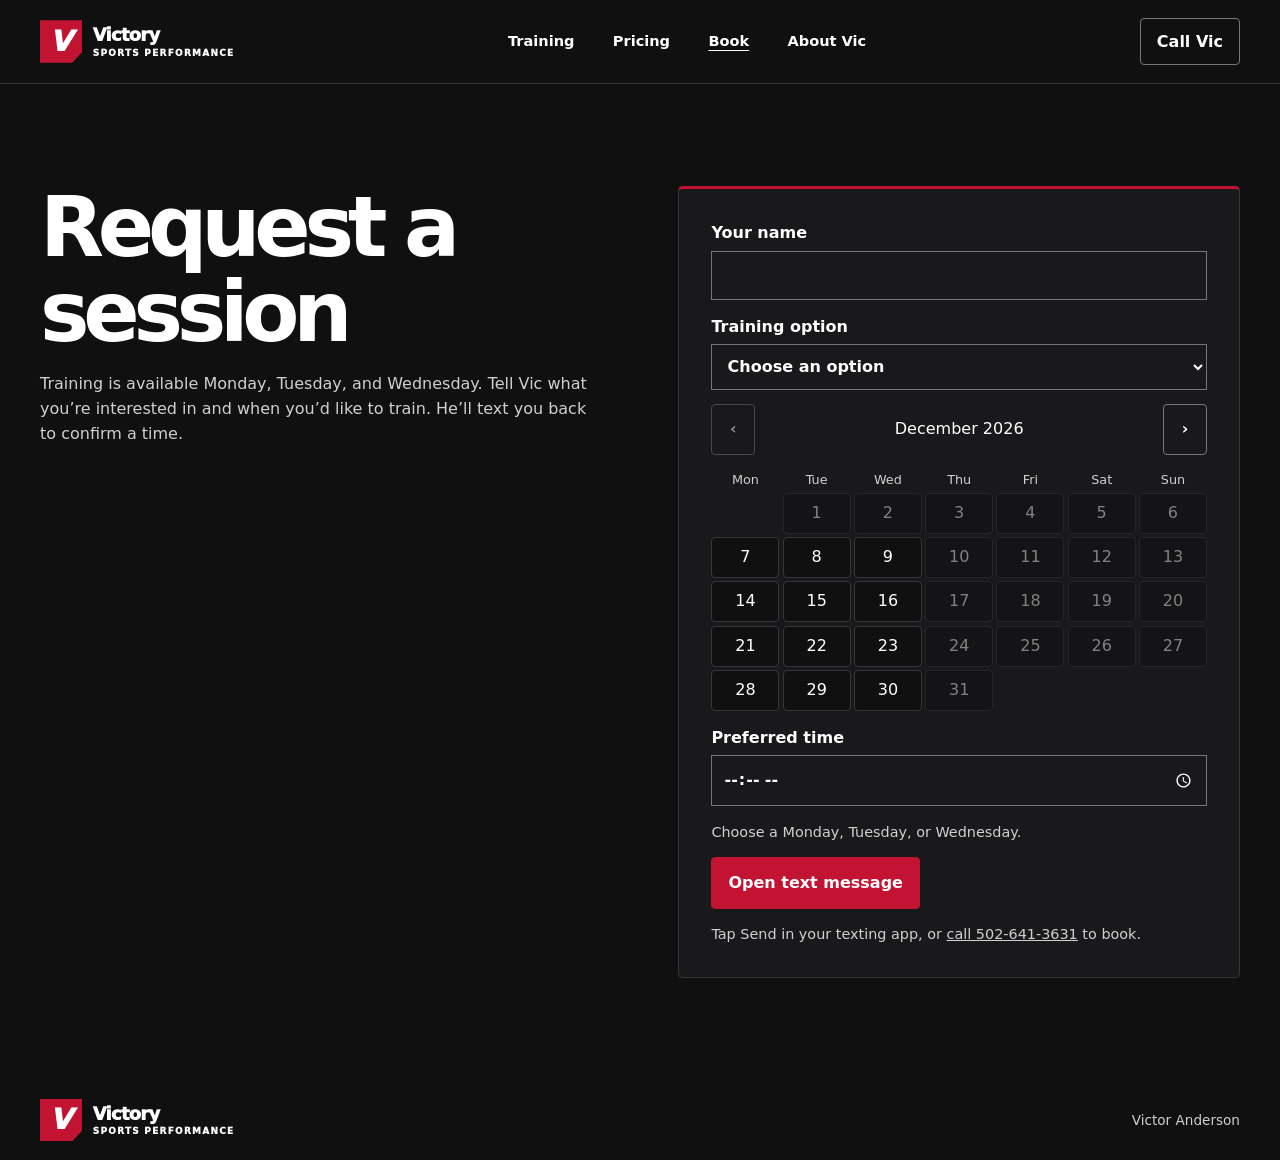
==== book.html @ 120be9a8 "Give Training, Pricing, and Book their own pages" ====
<!doctype html>
<html lang="en">
<head>
<meta charset="utf-8">
<meta name="viewport" content="width=device-width,initial-scale=1">
<meta name="description" content="Request a training session with Victor Anderson.">
<title>Book a session | Victory Sports Performance</title>
<link rel="stylesheet" href="styles.css">
<link rel="stylesheet" href="training-pages.css">
</head>
<body>
<a class="skip" href="#main">Skip to content</a>
<header class="wrap header">
<a href="./" class="brand"><span class="mark" aria-hidden="true">V</span><span class="brand-name">Victory<span>Sports Performance</span></span></a>
<nav aria-label="Main navigation"><a href="./training.html">Training</a><a href="./pricing.html">Pricing</a><a href="./book.html" aria-current="page">Book</a><a href="./victor-anderson.html">About Vic</a></nav>
<a class="button outline" href="tel:+15026413631">Call Vic</a>
</header>
<main id="main" class="inner-page">
<section class="booking" id="booking" aria-labelledby="booking-heading">
  <div class="wrap section booking-grid">
    <div class="booking-copy">
      <h1 id="booking-heading">Request a session</h1>
      <p>Training is available Monday, Tuesday, and Wednesday. Tell Vic what you’re interested in and when you’d like to train. He’ll text you back to confirm a time.</p>
    </div>
    <form class="booking-form" id="booking-form" aria-describedby="booking-help" hidden>
      <label>Your name <input name="clientName" autocomplete="name" maxlength="80" required></label>
      <label>Training option
        <select name="plan" required>
          <option value="">Choose an option</option>
          <option value="individual">Individual session — $50/session</option>
          <option value="starter">Starter — $140/month</option>
          <option value="development">Development — $200/month</option>
          <option value="elite">Elite — $250/month</option>
        </select>
      </label>
      <div class="booking-month" aria-label="Booking month" role="group">
        <button class="button outline" type="button" id="previous-month" aria-label="Previous month">‹</button>
        <span id="booking-month" aria-live="polite"></span>
        <button class="button outline" type="button" id="next-month" aria-label="Next month">›</button>
      </div>
      <div class="booking-calendar" id="booking-calendar" role="group" aria-label="Preferred date" aria-describedby="booking-days"></div>
      <input type="hidden" name="date">
      <p class="booking-help" id="booking-selection" role="status" hidden></p>
      <label>Preferred time <input type="time" name="time" required></label>
      <p class="booking-help" id="booking-days">Choose a Monday, Tuesday, or Wednesday.</p>
      <button class="button" type="submit">Open text message</button>
      <p class="booking-help" id="booking-help">Tap Send in your texting app, or <a href="tel:+15026413631">call 502-641-3631</a> to book.</p>
    </form>
    <noscript><p><a href="tel:+15026413631">Call 502-641-3631 to request a session.</a></p></noscript>
  </div>
</section>
</main>
<footer class="wrap footer"><a href="./" class="brand"><span class="mark" aria-hidden="true">V</span><span class="brand-name">Victory<span>Sports Performance</span></span></a><span>Victor Anderson</span></footer>


<script>
  const bookingForm = document.querySelector('#booking-form');
  const nameField = bookingForm.elements.namedItem('clientName');
  const planField = bookingForm.elements.namedItem('plan');
  const dateField = bookingForm.elements.namedItem('date');
  const timeField = bookingForm.elements.namedItem('time');

  const previousMonth = document.querySelector('#previous-month');
  const nextMonth = document.querySelector('#next-month');
  const monthLabel = document.querySelector('#booking-month');
  const calendar = document.querySelector('#booking-calendar');
  const selection = document.querySelector('#booking-selection');
  const monthFormat = new Intl.DateTimeFormat('en-US', { month: 'long', year: 'numeric' });
  const dayFormat = new Intl.DateTimeFormat('en-US', { weekday: 'long', month: 'short', day: 'numeric' });
  const now = new Date();
  let shownMonth = new Date(now.getFullYear(), now.getMonth(), 1);

  function dateKey(date) {
    return [date.getFullYear(), date.getMonth() + 1, date.getDate()]
      .map((part, index) => String(part).padStart(index === 0 ? 4 : 2, '0')).join('-');
  }

  function isBookable(date) {
    const weekday = date.getDay();
    return weekday >= 1 && weekday <= 3 && dateKey(date) >= dateKey(new Date());
  }

  function renderMonth() {
    const year = shownMonth.getFullYear();
    const month = shownMonth.getMonth();
    const days = new Date(year, month + 1, 0).getDate();
    monthLabel.textContent = monthFormat.format(shownMonth);
    previousMonth.disabled = dateKey(shownMonth).slice(0, 7) <= dateKey(new Date()).slice(0, 7);
    calendar.replaceChildren();
    for (const weekday of ['Mon', 'Tue', 'Wed', 'Thu', 'Fri', 'Sat', 'Sun']) {
      const heading = document.createElement('span');
      heading.textContent = weekday;
      heading.setAttribute('aria-hidden', 'true');
      calendar.append(heading);
    }

    const offset = (shownMonth.getDay() + 6) % 7;
    for (let day = 1; day <= days; day++) {
      const date = new Date(year, month, day, 12);
      const button = document.createElement('button');
      button.type = 'button';
      button.textContent = day;
      button.disabled = !isBookable(date);
      button.setAttribute('aria-label', dayFormat.format(date));
      button.setAttribute('aria-pressed', String(dateField.value === dateKey(date)));
      if (day === 1) button.style.gridColumnStart = offset + 1;
      button.addEventListener('click', () => {
        calendar.querySelector('[aria-pressed="true"]')?.setAttribute('aria-pressed', 'false');
        button.setAttribute('aria-pressed', 'true');
        dateField.value = dateKey(date);
        selection.hidden = false;
        selection.textContent = 'Selected: ' + dayFormat.format(date) + ', ' + year;
      });
      calendar.append(button);
    }
  }

  function changeMonth(offset) {
    shownMonth = new Date(shownMonth.getFullYear(), shownMonth.getMonth() + offset, 1);
    renderMonth();
  }

  previousMonth.addEventListener('click', () => changeMonth(-1));
  nextMonth.addEventListener('click', () => changeMonth(1));
  renderMonth();
  bookingForm.hidden = false;
  const requestedPlan = new URLSearchParams(window.location.search).get('plan');
  if ([...planField.options].some((option) => option.value && option.value === requestedPlan)) {
    planField.value = requestedPlan;
  }
  nameField.addEventListener('input', () => nameField.setCustomValidity(''));

  bookingForm.addEventListener('submit', (event) => {
    event.preventDefault();
    const name = nameField.value.trim();
    nameField.setCustomValidity(name ? '' : 'Enter your name.');
    if (!bookingForm.reportValidity()) return;
    if (!dateField.value || !isBookable(new Date(dateField.value + 'T12:00:00'))) {
      selection.hidden = false;
      selection.textContent = 'Choose an upcoming Monday, Tuesday, or Wednesday.';
      calendar.querySelector('button:not(:disabled)')?.focus();
      return;
    }

    const plan = planField.selectedOptions[0].textContent;
    const date = new Intl.DateTimeFormat('en-US', { dateStyle: 'long' })
      .format(new Date(dateField.value + 'T12:00:00'));
    const [hour, minute] = timeField.value.split(':').map(Number);
    const time = `${hour % 12 || 12}:${String(minute).padStart(2, '0')} ${hour < 12 ? 'AM' : 'PM'}`;
    const message = `Hi Victor, I'm ${name}. I'd like to book ${plan} on ${date} at ${time}. Is that time available?`;
    const isAppleMobile = /iPhone|iPad|iPod/.test(navigator.userAgent)
      || (navigator.platform === 'MacIntel' && navigator.maxTouchPoints > 1);
    const separator = isAppleMobile ? '&' : '?';
    window.location.href = `sms:+15026413631${separator}body=${encodeURIComponent(message)}`;
  });
</script>
</body>
</html>
---- styles.css ----
:root {
  color-scheme: dark;
  --bg: #101010;
  --panel: #1b1b1b;
  --paper: #ffffff;
  --muted: #d0d0d0;
  --line: #3c3c3c;
  --red: #c8102e;
  --red-deep: #a60c27;
  --ink: #101010;
  --on-red-muted: #fff3f5;
  --display: Impact, Haettenschweiler, 'Arial Narrow', sans-serif;
}
* { box-sizing: border-box; }
html { scroll-behavior: smooth; }
body { margin: 0; background: var(--bg); color: var(--paper); font: 16px/1.55 system-ui, sans-serif; }
a { color: inherit; }
a:focus-visible { outline: 2px solid var(--paper); outline-offset: 5px; }
.wrap { width: min(100% - 3rem, 75rem); margin-inline: auto; }
.header, .footer { display: flex; align-items: center; justify-content: space-between; gap: 1rem; padding-block: 1.15rem; }
.header nav { display: flex; gap: clamp(1rem, 4vw, 3rem); }
.header nav a, .brand { text-decoration: none; }
.header nav a:hover, .text-link:hover { text-decoration: underline; text-underline-offset: .25em; }
.brand { display: inline-flex; align-items: center; gap: .65rem; font-weight: 950; line-height: .95; letter-spacing: .09em; }
.brand small { display: block; margin-top: .32rem; font-size: .55rem; }
.mark { display: grid; place-items: center; background: var(--red); color: var(--paper); width: 2.4rem; aspect-ratio: 1; font: italic 1.8rem/1 var(--display); }
.button { display: inline-flex; align-items: center; justify-content: center; gap: .75rem; background: var(--red); color: var(--paper); border: 1px solid var(--red); padding: .76rem 1rem; text-decoration: none; font-weight: 800; line-height: 1.25; }
.button:hover { background: var(--paper); border-color: var(--paper); color: var(--ink); }
.button.outline { background: transparent; border-color: #777777; color: var(--paper); }
.button.outline:hover { background: var(--red); border-color: var(--red); color: var(--paper); }
.skip { position: absolute; left: 1rem; top: 1rem; transform: translateY(-200%); background: var(--red); color: var(--paper); padding: .5rem 1rem; z-index: 3; }
.skip:focus { transform: none; outline-color: var(--paper); }
.hero { position: relative; overflow: hidden; isolation: isolate; border-top: 1px solid var(--line); background: var(--red-deep); }
.hero-inner { padding-block: clamp(3.75rem, 9vw, 8rem); }
.eyebrow { display: flex; align-items: center; gap: .6rem; margin: 0 0 1.3rem; color: var(--red); font-size: .73rem; font-weight: 800; letter-spacing: .13em; }
.eyebrow span { display: inline-block; width: .53rem; height: .53rem; transform: skew(-15deg); background: currentColor; }
h1, h2 { margin: 0; font-family: var(--display); font-weight: 900; line-height: .93; letter-spacing: -.025em; }
h1 { font-size: clamp(3rem, 11vw, 10rem); }
h2 { font-size: clamp(2.2rem, 6vw, 5.3rem); }
em { color: var(--red); font-style: normal; }
.intro { color: var(--muted); font-size: clamp(1rem, 2.3vw, 1.28rem); max-width: 36ch; margin: 1.6rem 0; }
.actions { display: flex; align-items: center; flex-wrap: wrap; gap: .9rem 1.35rem; }
.text-link { font-weight: 700; text-underline-offset: .24em; }
.stripe { background: var(--red); color: var(--paper); }
.stripe .wrap { display: flex; align-items: center; justify-content: space-between; flex-wrap: wrap; gap: .4rem; font-size: clamp(.67rem, 2.3vw, 1.25rem); letter-spacing: .1em; font-weight: 950; padding-block: .8rem; }
.section { padding-block: clamp(3rem, 8vw, 7rem); }
.programs { display: grid; grid-template-columns: repeat(2, minmax(0, 1fr)); list-style: none; margin: 2rem 0 0; padding: 0; column-gap: 2rem; }
.programs li { border-top: 1px solid var(--line); padding: .95rem 0; font-weight: 680; display: flex; align-items: baseline; gap: .7rem; }
.programs li::before { content: ''; width: .45rem; height: .45rem; flex: 0 0 auto; background: var(--red); transform: skew(-19deg); }
.more { margin: .65rem 0 0; color: var(--muted); }
.pricing { background: var(--panel); border-block: 1px solid var(--line); }
.plans { display: grid; grid-template-columns: repeat(3, minmax(0, 1fr)); gap: .8rem; margin-top: 2rem; }
.plans article, .single { border: 1px solid var(--line); padding: clamp(1rem, 3vw, 2rem); background: var(--bg); }
.plans article { display: flex; align-items: flex-start; flex-direction: column; }
.plans article:last-child { border-color: var(--red); }
h3 { margin: 0; font-size: 1.13rem; }
.plans p { margin: .25rem 0 .65rem; color: var(--muted); }
.price { font: 900 clamp(2rem, 5.2vw, 4rem)/1 var(--display); margin-bottom: 1.35rem; }
.price small { margin-left: .14rem; font: 600 .87rem system-ui, sans-serif; color: var(--muted); }
.single { display: flex; align-items: center; justify-content: space-between; flex-wrap: wrap; gap: 1rem; margin-top: .8rem; }
.single .price { margin: .5rem 0 0; font-size: clamp(1.8rem, 3vw, 2.6rem); }
.contact { background: var(--red); color: var(--paper); }
.contact .wrap { display: flex; flex-wrap: wrap; align-items: center; justify-content: space-between; gap: 1.5rem; padding-block: clamp(2.75rem, 6vw, 5rem); }
.contact .button { background: var(--ink); color: var(--paper); border-color: var(--ink); }
.contact .button:hover { background: var(--paper); color: var(--ink); }
.contact a:focus-visible { outline-color: var(--paper); }
.footer > span { color: var(--muted); font-size: .85rem; }
@media (max-width: 640px) {
  .wrap { width: calc(100% - 2rem); }
  .header { flex-wrap: wrap; }
  .header nav { order: 1; width: 100%; padding-top: .65rem; border-top: 1px solid var(--line); }
  .programs, .plans { grid-template-columns: 1fr; }
}
@media (prefers-reduced-motion: reduce) { html { scroll-behavior: auto; } }

.hero .intro, .bio-hero .intro, .bio-hero .bio-photo figcaption { color: var(--on-red-muted); }
.hero .button, .bio-hero .button { background: var(--paper); border-color: var(--paper); color: var(--ink); }
.hero .button:hover, .bio-hero .button:hover { background: var(--ink); border-color: var(--ink); color: var(--paper); }


/* Victory visual identity */
:root {
  --bg: #101011;
  --panel: #19191b;
  --line: #37373b;
  --red: #c31332;
  --red-deep: #a30d29;
  --ink: #101011;
}
body { font-optical-sizing: auto; }
.header { min-height: 5rem; }
.header .mark, .footer .mark {
  width: 2.65rem;
  font: italic 950 1.75rem/1 system-ui, sans-serif;
  clip-path: polygon(0 0, 100% 0, 100% 74%, 76% 100%, 0 100%);
}
.brand-name { font-size: 1.12rem; font-weight: 950; letter-spacing: -.04em; }
.brand-name span { display: block; margin-top: .35rem; font-size: .56rem; letter-spacing: .14em; text-transform: uppercase; }
.header nav { gap: clamp(.8rem, 3vw, 2.4rem); font-size: .91rem; font-weight: 700; }
.header nav [aria-current], .header nav a:hover { text-decoration: underline; text-underline-offset: .3em; }
.header .button, .button { min-height: 2.75rem; }
main .hero, main .bio-hero {
  background: linear-gradient(112deg, #171719 0%, #241419 46%, #970f2a 100%);
  border-block: 1px solid var(--line);
}
.hero .hero-inner { gap: clamp(2rem, 6vw, 6rem); padding-block: clamp(2.8rem, 6vw, 5rem); }
.hero .hero-copy h1 {
  font-size: clamp(3.7rem, 8.5vw, 8.6rem);
  line-height: .83;
  letter-spacing: -.085em;
  text-transform: uppercase;
}
.hero .hero-copy h1 em {
  color: #ff6b85;
}
.hero .coach-name, .bio-hero .bio-label {
  font-size: .8rem;
  letter-spacing: .14em;
  text-transform: uppercase;
  margin-bottom: 1.4rem;
}
.hero .hero-copy .intro { margin-top: 1.6rem; }
.hero .field-photo {
  display: grid;
  justify-items: center;
  padding: clamp(.45rem, 1.1vw, .9rem);
  border: 1px solid #ffffff42;
  background: #10101156;
}
.hero .field-photo img { max-width: 24rem; }
#training h2, #pricing h2, #booking h2, .bio-career h2 {
  text-wrap: balance;
}
#training .programs { gap: .5rem; }
#training .programs li {
  gap: .6rem;
  border: 1px solid var(--line);
  border-radius: .2rem;
  padding: .7rem;
  background: var(--panel);
  font-size: .9rem;
}
#training .field-photo { grid-template-columns: .82fr 1.18fr; align-items: center; }
#training .field-photo img { background: var(--bg); }
#pricing .plans article, #pricing .single {
  border-top: 3px solid var(--red);
  border-radius: .3rem;
}
#pricing .plans .price { margin-top: .5rem; }
#pricing .plans .button { margin-top: auto; }
#pricing .payment-row { border-top-color: var(--line); background: var(--panel); }
#pricing .payment-row p { margin: .25rem 0 0; color: var(--muted); }
#booking .booking-form {
  border: 1px solid var(--line);
  border-top: 3px solid var(--red);
  border-radius: .3rem;
  background: var(--panel);
  padding: clamp(.8rem, 3vw, 2rem);
}
#booking .booking-calendar button { background: var(--bg); }
#booking .booking-calendar button[aria-pressed="true"] { background: var(--red); }
#booking .booking-month { justify-content: space-between; }
.bio-hero .bio-grid h1 { text-transform: uppercase; }
.bio-hero .bio-photo { padding: .65rem; border: 1px solid #ffffff42; background: #10101156; }
@media (max-width: 760px) {
  .hero .hero-copy h1 { font-size: clamp(3rem, 11.5vw, 6.5rem); }
}
@media (max-width: 360px) {
  .hero .hero-copy h1 { font-size: clamp(2.45rem, 12vw, 2.8rem); }
  .header nav { gap: .65rem; }
}
---- training-pages.css ----
:root {
  --display: system-ui, sans-serif;
}
.hero-inner {
  display: grid;
  grid-template-columns: minmax(0, 1.15fr) minmax(0, .85fr);
  align-items: center;
  gap: clamp(1.5rem, 4vw, 4rem);
  padding-block: clamp(2.5rem, 5vw, 4.5rem);
}
.hero h1 { font-size: clamp(2.8rem, 6.2vw, 6rem); text-wrap: balance; }
.hero .field-photo img { aspect-ratio: auto; object-fit: contain; max-width: 25rem; margin-inline: auto; }
.training-grid {
  display: grid;
  grid-template-columns: minmax(0, 1fr) minmax(0, .85fr);
  align-items: center;
  gap: clamp(1.5rem, 4vw, 4rem);
}
.field-photo { margin: 0; min-width: 0; }
.field-photo img {
  display: block;
  width: 100%;
  height: auto;
  aspect-ratio: 5 / 4;
  object-fit: cover;
  object-position: center 55%;
  background: var(--panel);
  border-radius: .25rem;
}
.training-grid .field-photo { display: grid; gap: .8rem; }
.training-grid .field-photo img { aspect-ratio: auto; object-fit: contain; }
.training-grid .field-photo img:first-child { max-width: 21rem; margin-inline: auto; }
@media (max-width: 760px) {
  .hero-inner, .training-grid { grid-template-columns: 1fr; }
  .hero h1 { font-size: clamp(2.7rem, 10vw, 5rem); }
  .field-photo img { aspect-ratio: 4 / 3; }
}
.coach-name { margin: 0 0 .8rem; color: var(--paper); font-weight: 700; }
h1 { font-size: clamp(2.8rem, 8.8vw, 7.4rem); letter-spacing: -.075em; line-height: .96; }
h2 { font-size: clamp(2rem, 4.3vw, 3.6rem); letter-spacing: -.05em; line-height: 1.05; }
.intro { max-width: 42ch; margin-top: 1.25rem; }
.button { border-radius: .25rem; }
.training-tagline { color: var(--muted); margin: .7rem 0 0; }
.programs li::before { width: .3rem; height: .3rem; border-radius: 50%; transform: none; }
.plans article:last-child { border-color: var(--line); }
.price { font-size: clamp(2rem, 4vw, 3.1rem); letter-spacing: -.05em; }
.booking { border-top: 1px solid var(--line); }
.booking-grid { display: grid; grid-template-columns: minmax(0, 1fr) minmax(0, 1fr); gap: clamp(1.5rem, 6vw, 5rem); }
.booking-copy p:last-child, .booking-help { color: var(--muted); }
.booking-form { display: grid; gap: .9rem; }
.booking-form[hidden] { display: none; }
.booking-form label { display: grid; gap: .3rem; font-weight: 700; }
.booking-month { display: flex; flex-wrap: wrap; align-items: center; gap: .5rem; }
.booking-month button { min-width: 2.75rem; }
.booking-month button:disabled { opacity: .5; cursor: default; }
.booking-calendar { display: grid; grid-template-columns: repeat(7, minmax(0, 1fr)); gap: .2rem; }
.booking-calendar span { text-align: center; font-size: .8rem; color: var(--muted); }
.booking-calendar button { padding: .45rem 0; min-width: 0; min-height: 2.5rem; border: 1px solid var(--line); border-radius: .25rem; background: var(--panel); color: var(--paper); font: inherit; cursor: pointer; }
.booking-calendar button:hover:not(:disabled) { border-color: var(--paper); }
.booking-calendar button:disabled { opacity: .45; cursor: default; }
.booking-calendar button[aria-pressed="true"] { background: var(--red); border-color: var(--paper); }
.booking-calendar button:focus-visible { outline: 2px solid var(--paper); outline-offset: 1px; }
.booking-form input, .booking-form select { min-width: 0; width: 100%; padding: .7rem; border: 1px solid #777777; background: var(--panel); color: var(--paper); font: inherit; }
.booking-form :is(input, select):focus-visible { outline: 2px solid var(--paper); outline-offset: 2px; }
.booking-form .button { justify-self: start; font: inherit; font-weight: 800; cursor: pointer; }
.booking-help { margin: 0; font-size: .9rem; }
@media (max-width: 680px) { .booking-grid { grid-template-columns: 1fr; } }

.inner-page h1 { font-size: clamp(2.6rem, 7vw, 5.2rem); line-height: 1.02; }
.inner-page .programs { margin-bottom: 1.4rem; }
.page-links { display: grid; grid-template-columns: repeat(auto-fit, minmax(min(15rem, 100%), 1fr)); gap: .8rem; }
.page-links article { padding: 1.3rem; border: 1px solid var(--line); border-top: 3px solid var(--red); background: var(--panel); }
.page-links h2 { font-size: 1.45rem; }
.page-links p { color: var(--muted); }
.page-links a { font-weight: 750; text-underline-offset: .22em; }
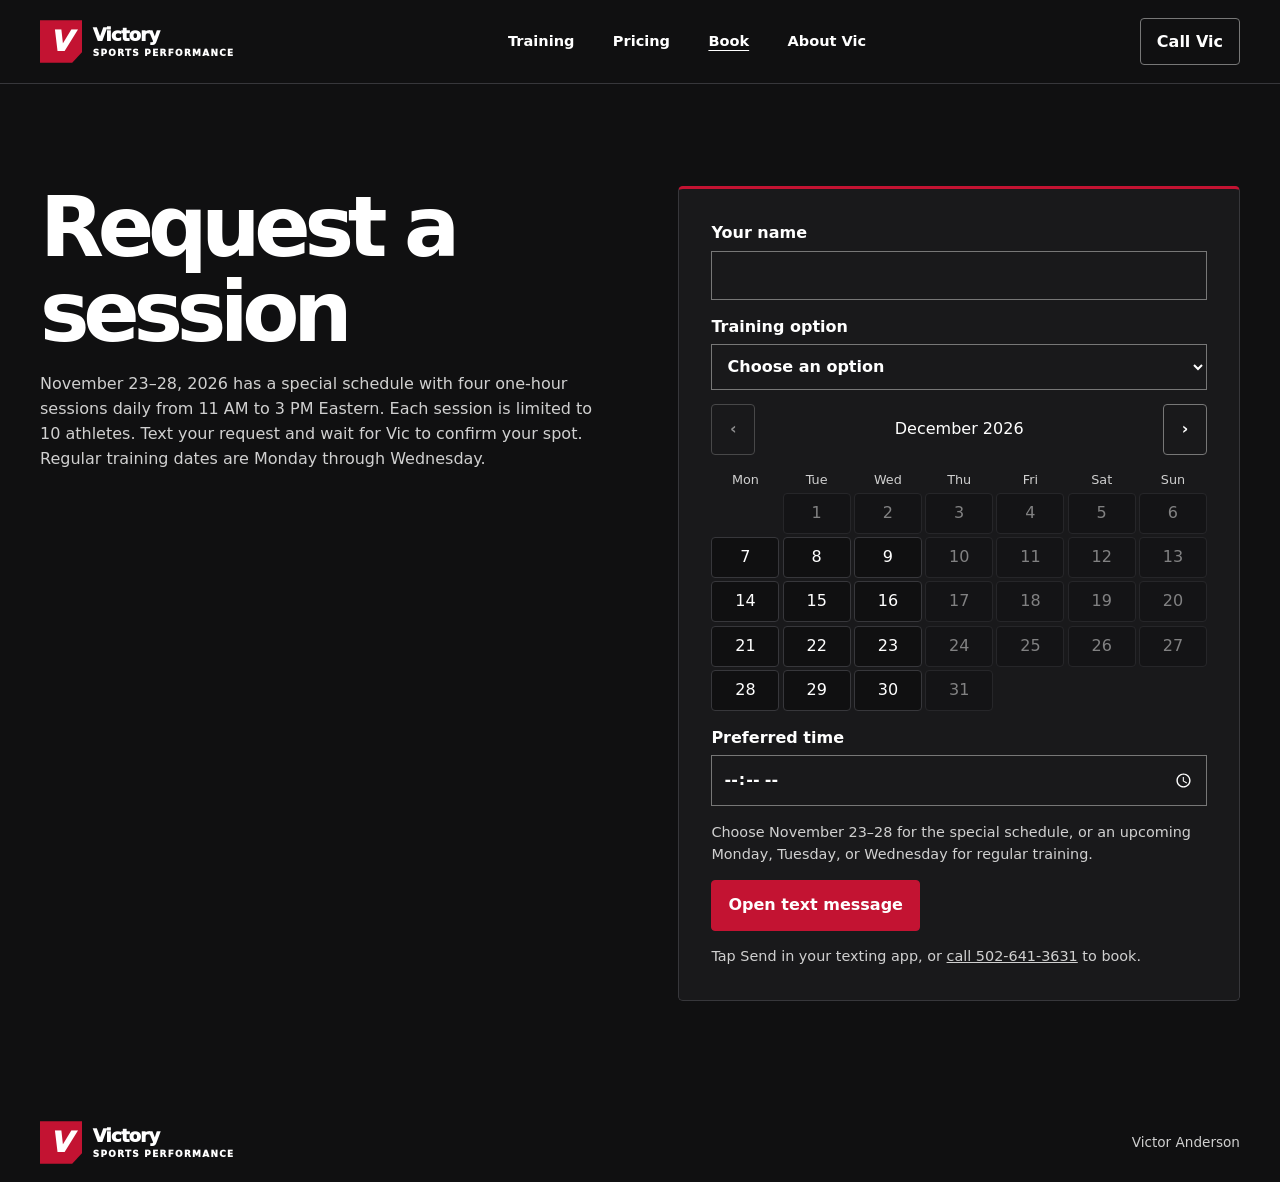
==== commit e4c9cf98: "Add November 23–28 one-hour training slots" ====
--- a/book.html
+++ b/book.html
@@ -7,6 +7,7 @@
 <title>Book a session | Victory Sports Performance</title>
 <link rel="stylesheet" href="styles.css">
 <link rel="stylesheet" href="training-pages.css">
+<style>.booking-form label[hidden] { display: none; }</style>
 </head>
 <body>
 <a class="skip" href="#main">Skip to content</a>
@@ -20,7 +21,7 @@
   <div class="wrap section booking-grid">
     <div class="booking-copy">
       <h1 id="booking-heading">Request a session</h1>
-      <p>Training is available Monday, Tuesday, and Wednesday. Tell Vic what you’re interested in and when you’d like to train. He’ll text you back to confirm a time.</p>
+      <p>November 23–28, 2026 has a special schedule with four one-hour sessions daily from 11 AM to 3 PM Eastern. Each session is limited to 10 athletes. Text your request and wait for Vic to confirm your spot. Regular training dates are Monday through Wednesday.</p>
     </div>
     <form class="booking-form" id="booking-form" aria-describedby="booking-help" hidden>
       <label>Your name <input name="clientName" autocomplete="name" maxlength="80" required></label>
@@ -41,8 +42,17 @@
       <div class="booking-calendar" id="booking-calendar" role="group" aria-label="Preferred date" aria-describedby="booking-days"></div>
       <input type="hidden" name="date">
       <p class="booking-help" id="booking-selection" role="status" hidden></p>
-      <label>Preferred time <input type="time" name="time" required></label>
-      <p class="booking-help" id="booking-days">Choose a Monday, Tuesday, or Wednesday.</p>
+      <label id="regular-time-label">Preferred time <input type="time" name="time" required></label>
+      <label id="special-time-label" hidden>Session time (Eastern)
+        <select name="session" required disabled>
+          <option value="">Choose a session</option>
+          <option value="11:00">11 AM–noon</option>
+          <option value="12:00">Noon–1 PM</option>
+          <option value="13:00">1–2 PM</option>
+          <option value="14:00">2–3 PM</option>
+        </select>
+      </label>
+      <p class="booking-help" id="booking-days">Choose November 23–28 for the special schedule, or an upcoming Monday, Tuesday, or Wednesday for regular training.</p>
       <button class="button" type="submit">Open text message</button>
       <p class="booking-help" id="booking-help">Tap Send in your texting app, or <a href="tel:+15026413631">call 502-641-3631</a> to book.</p>
     </form>
@@ -59,6 +69,9 @@
   const planField = bookingForm.elements.namedItem('plan');
   const dateField = bookingForm.elements.namedItem('date');
   const timeField = bookingForm.elements.namedItem('time');
+  const sessionField = bookingForm.elements.namedItem('session');
+  const regularTimeLabel = document.querySelector('#regular-time-label');
+  const specialTimeLabel = document.querySelector('#special-time-label');
 
   const previousMonth = document.querySelector('#previous-month');
   const nextMonth = document.querySelector('#next-month');
@@ -75,9 +88,23 @@
       .map((part, index) => String(part).padStart(index === 0 ? 4 : 2, '0')).join('-');
   }
 
+  function isSpecialWeek(key) {
+    return key >= '2026-11-23' && key <= '2026-11-28';
+  }
+
+  function updateTimeFields() {
+    const special = isSpecialWeek(dateField.value);
+    sessionField.disabled = !special;
+    specialTimeLabel.hidden = !special;
+    timeField.disabled = special;
+    regularTimeLabel.hidden = special;
+    sessionField.value = '';
+  }
+
   function isBookable(date) {
     const weekday = date.getDay();
-    return weekday >= 1 && weekday <= 3 && dateKey(date) >= dateKey(new Date());
+    const key = dateKey(date);
+    return key >= dateKey(new Date()) && (isSpecialWeek(key) || (weekday >= 1 && weekday <= 3));
   }
 
   function renderMonth() {
@@ -108,6 +135,7 @@
         calendar.querySelector('[aria-pressed="true"]')?.setAttribute('aria-pressed', 'false');
         button.setAttribute('aria-pressed', 'true');
         dateField.value = dateKey(date);
+        updateTimeFields();
         selection.hidden = false;
         selection.textContent = 'Selected: ' + dayFormat.format(date) + ', ' + year;
       });
@@ -137,7 +165,7 @@
     if (!bookingForm.reportValidity()) return;
     if (!dateField.value || !isBookable(new Date(dateField.value + 'T12:00:00'))) {
       selection.hidden = false;
-      selection.textContent = 'Choose an upcoming Monday, Tuesday, or Wednesday.';
+      selection.textContent = 'Choose a date available on the calendar.';
       calendar.querySelector('button:not(:disabled)')?.focus();
       return;
     }
@@ -145,9 +173,11 @@
     const plan = planField.selectedOptions[0].textContent;
     const date = new Intl.DateTimeFormat('en-US', { dateStyle: 'long' })
       .format(new Date(dateField.value + 'T12:00:00'));
+    const special = isSpecialWeek(dateField.value);
     const [hour, minute] = timeField.value.split(':').map(Number);
     const time = `${hour % 12 || 12}:${String(minute).padStart(2, '0')} ${hour < 12 ? 'AM' : 'PM'}`;
-    const message = `Hi Victor, I'm ${name}. I'd like to book ${plan} on ${date} at ${time}. Is that time available?`;
+    const when = special ? sessionField.selectedOptions[0].textContent + ' Eastern' : time;
+    const message = `Hi Victor, I'm ${name}. I'd like to book ${plan} on ${date} at ${when}. Is there a spot available?`;
     const isAppleMobile = /iPhone|iPad|iPod/.test(navigator.userAgent)
       || (navigator.platform === 'MacIntel' && navigator.maxTouchPoints > 1);
     const separator = isAppleMobile ? '&' : '?';
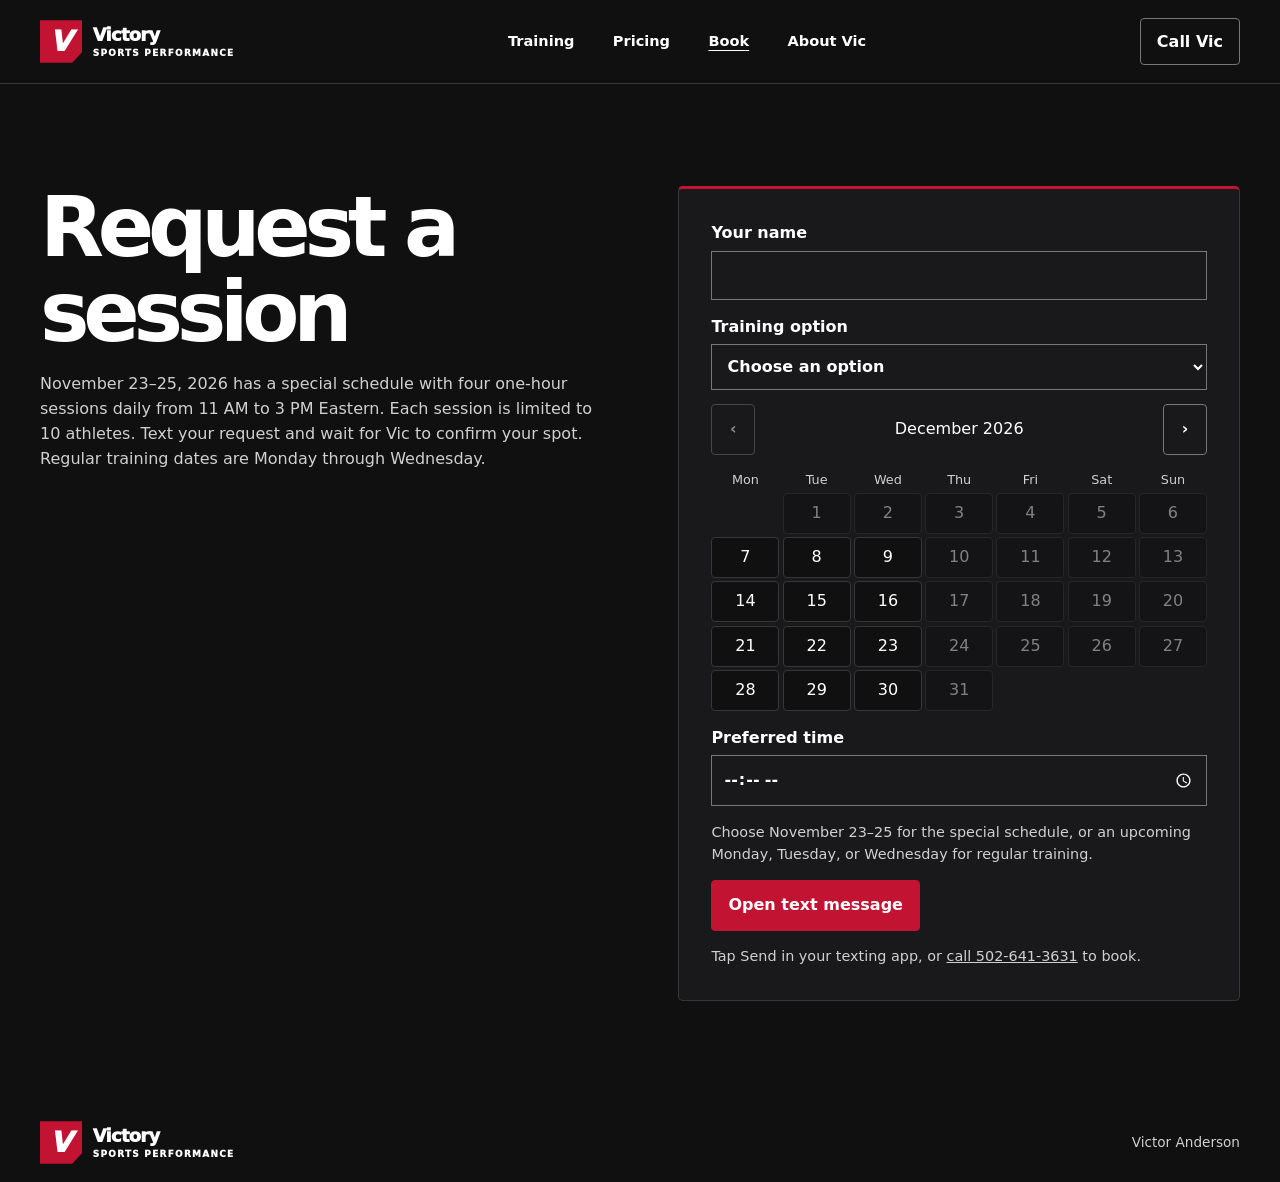
==== commit f3cdff17: "Restrict all booking dates to Monday through Wednesday" ====
--- a/book.html
+++ b/book.html
@@ -21,7 +21,7 @@
   <div class="wrap section booking-grid">
     <div class="booking-copy">
       <h1 id="booking-heading">Request a session</h1>
-      <p>November 23–28, 2026 has a special schedule with four one-hour sessions daily from 11 AM to 3 PM Eastern. Each session is limited to 10 athletes. Text your request and wait for Vic to confirm your spot. Regular training dates are Monday through Wednesday.</p>
+      <p>November 23–25, 2026 has a special schedule with four one-hour sessions daily from 11 AM to 3 PM Eastern. Each session is limited to 10 athletes. Text your request and wait for Vic to confirm your spot. Regular training dates are Monday through Wednesday.</p>
     </div>
     <form class="booking-form" id="booking-form" aria-describedby="booking-help" hidden>
       <label>Your name <input name="clientName" autocomplete="name" maxlength="80" required></label>
@@ -52,7 +52,7 @@
           <option value="14:00">2–3 PM</option>
         </select>
       </label>
-      <p class="booking-help" id="booking-days">Choose November 23–28 for the special schedule, or an upcoming Monday, Tuesday, or Wednesday for regular training.</p>
+      <p class="booking-help" id="booking-days">Choose November 23–25 for the special schedule, or an upcoming Monday, Tuesday, or Wednesday for regular training.</p>
       <button class="button" type="submit">Open text message</button>
       <p class="booking-help" id="booking-help">Tap Send in your texting app, or <a href="tel:+15026413631">call 502-641-3631</a> to book.</p>
     </form>
@@ -89,7 +89,7 @@
   }
 
   function isSpecialWeek(key) {
-    return key >= '2026-11-23' && key <= '2026-11-28';
+    return key >= '2026-11-23' && key <= '2026-11-25';
   }
 
   function updateTimeFields() {
@@ -104,7 +104,7 @@
   function isBookable(date) {
     const weekday = date.getDay();
     const key = dateKey(date);
-    return key >= dateKey(new Date()) && (isSpecialWeek(key) || (weekday >= 1 && weekday <= 3));
+    return key >= dateKey(new Date()) && weekday >= 1 && weekday <= 3;
   }
 
   function renderMonth() {
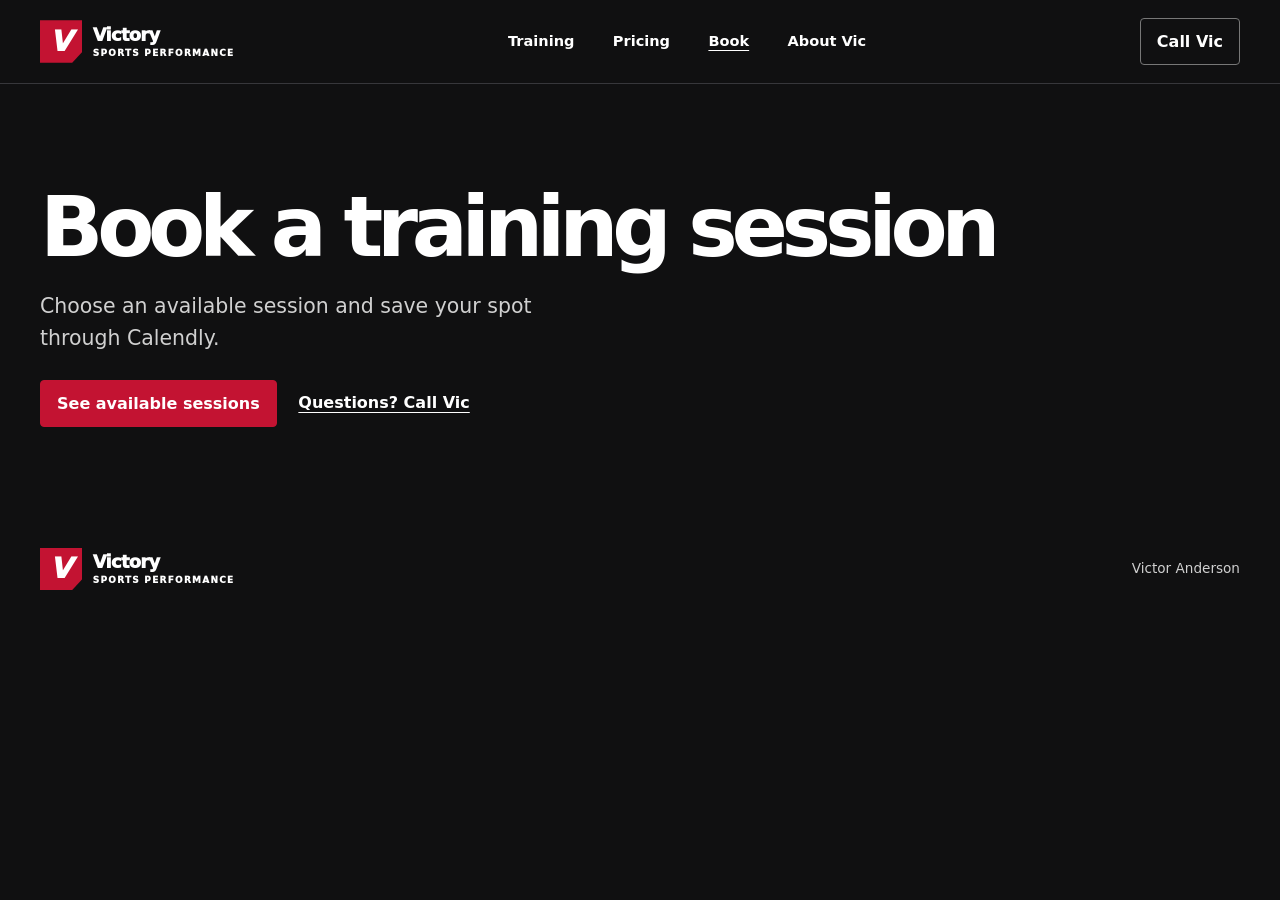
==== commit cd0eb9ed: "Route session bookings through the Calendly event" ====
--- a/book.html
+++ b/book.html
@@ -7,7 +7,7 @@
 <title>Book a session | Victory Sports Performance</title>
 <link rel="stylesheet" href="styles.css">
 <link rel="stylesheet" href="training-pages.css">
-<style>.booking-form label[hidden] { display: none; }</style>
+
 </head>
 <body>
 <a class="skip" href="#main">Skip to content</a>
@@ -18,171 +18,18 @@
 </header>
 <main id="main" class="inner-page">
 <section class="booking" id="booking" aria-labelledby="booking-heading">
-  <div class="wrap section booking-grid">
-    <div class="booking-copy">
-      <h1 id="booking-heading">Request a session</h1>
-      <p>November 23–25, 2026 has a special schedule with four one-hour sessions daily from 11 AM to 3 PM Eastern. Each session is limited to 10 athletes. Text your request and wait for Vic to confirm your spot. Regular training dates are Monday through Wednesday.</p>
+  <div class="wrap section">
+    <h1 id="booking-heading">Book a training session</h1>
+    <p class="intro">Choose an available session and save your spot through Calendly.</p>
+    <div class="actions">
+      <a class="button" href="https://calendly.com/asher-plichta11/new-meeting">See available sessions</a>
+      <a class="text-link" href="tel:+15026413631">Questions? Call Vic</a>
     </div>
-    <form class="booking-form" id="booking-form" aria-describedby="booking-help" hidden>
-      <label>Your name <input name="clientName" autocomplete="name" maxlength="80" required></label>
-      <label>Training option
-        <select name="plan" required>
-          <option value="">Choose an option</option>
-          <option value="individual">Individual session — $50/session</option>
-          <option value="starter">Starter — $140/month</option>
-          <option value="development">Development — $200/month</option>
-          <option value="elite">Elite — $250/month</option>
-        </select>
-      </label>
-      <div class="booking-month" aria-label="Booking month" role="group">
-        <button class="button outline" type="button" id="previous-month" aria-label="Previous month">‹</button>
-        <span id="booking-month" aria-live="polite"></span>
-        <button class="button outline" type="button" id="next-month" aria-label="Next month">›</button>
-      </div>
-      <div class="booking-calendar" id="booking-calendar" role="group" aria-label="Preferred date" aria-describedby="booking-days"></div>
-      <input type="hidden" name="date">
-      <p class="booking-help" id="booking-selection" role="status" hidden></p>
-      <label id="regular-time-label">Preferred time <input type="time" name="time" required></label>
-      <label id="special-time-label" hidden>Session time (Eastern)
-        <select name="session" required disabled>
-          <option value="">Choose a session</option>
-          <option value="11:00">11 AM–noon</option>
-          <option value="12:00">Noon–1 PM</option>
-          <option value="13:00">1–2 PM</option>
-          <option value="14:00">2–3 PM</option>
-        </select>
-      </label>
-      <p class="booking-help" id="booking-days">Choose November 23–25 for the special schedule, or an upcoming Monday, Tuesday, or Wednesday for regular training.</p>
-      <button class="button" type="submit">Open text message</button>
-      <p class="booking-help" id="booking-help">Tap Send in your texting app, or <a href="tel:+15026413631">call 502-641-3631</a> to book.</p>
-    </form>
-    <noscript><p><a href="tel:+15026413631">Call 502-641-3631 to request a session.</a></p></noscript>
   </div>
 </section>
 </main>
 <footer class="wrap footer"><a href="./" class="brand"><span class="mark" aria-hidden="true">V</span><span class="brand-name">Victory<span>Sports Performance</span></span></a><span>Victor Anderson</span></footer>
 
 
-<script>
-  const bookingForm = document.querySelector('#booking-form');
-  const nameField = bookingForm.elements.namedItem('clientName');
-  const planField = bookingForm.elements.namedItem('plan');
-  const dateField = bookingForm.elements.namedItem('date');
-  const timeField = bookingForm.elements.namedItem('time');
-  const sessionField = bookingForm.elements.namedItem('session');
-  const regularTimeLabel = document.querySelector('#regular-time-label');
-  const specialTimeLabel = document.querySelector('#special-time-label');
-
-  const previousMonth = document.querySelector('#previous-month');
-  const nextMonth = document.querySelector('#next-month');
-  const monthLabel = document.querySelector('#booking-month');
-  const calendar = document.querySelector('#booking-calendar');
-  const selection = document.querySelector('#booking-selection');
-  const monthFormat = new Intl.DateTimeFormat('en-US', { month: 'long', year: 'numeric' });
-  const dayFormat = new Intl.DateTimeFormat('en-US', { weekday: 'long', month: 'short', day: 'numeric' });
-  const now = new Date();
-  let shownMonth = new Date(now.getFullYear(), now.getMonth(), 1);
-
-  function dateKey(date) {
-    return [date.getFullYear(), date.getMonth() + 1, date.getDate()]
-      .map((part, index) => String(part).padStart(index === 0 ? 4 : 2, '0')).join('-');
-  }
-
-  function isSpecialWeek(key) {
-    return key >= '2026-11-23' && key <= '2026-11-25';
-  }
-
-  function updateTimeFields() {
-    const special = isSpecialWeek(dateField.value);
-    sessionField.disabled = !special;
-    specialTimeLabel.hidden = !special;
-    timeField.disabled = special;
-    regularTimeLabel.hidden = special;
-    sessionField.value = '';
-  }
-
-  function isBookable(date) {
-    const weekday = date.getDay();
-    const key = dateKey(date);
-    return key >= dateKey(new Date()) && weekday >= 1 && weekday <= 3;
-  }
-
-  function renderMonth() {
-    const year = shownMonth.getFullYear();
-    const month = shownMonth.getMonth();
-    const days = new Date(year, month + 1, 0).getDate();
-    monthLabel.textContent = monthFormat.format(shownMonth);
-    previousMonth.disabled = dateKey(shownMonth).slice(0, 7) <= dateKey(new Date()).slice(0, 7);
-    calendar.replaceChildren();
-    for (const weekday of ['Mon', 'Tue', 'Wed', 'Thu', 'Fri', 'Sat', 'Sun']) {
-      const heading = document.createElement('span');
-      heading.textContent = weekday;
-      heading.setAttribute('aria-hidden', 'true');
-      calendar.append(heading);
-    }
-
-    const offset = (shownMonth.getDay() + 6) % 7;
-    for (let day = 1; day <= days; day++) {
-      const date = new Date(year, month, day, 12);
-      const button = document.createElement('button');
-      button.type = 'button';
-      button.textContent = day;
-      button.disabled = !isBookable(date);
-      button.setAttribute('aria-label', dayFormat.format(date));
-      button.setAttribute('aria-pressed', String(dateField.value === dateKey(date)));
-      if (day === 1) button.style.gridColumnStart = offset + 1;
-      button.addEventListener('click', () => {
-        calendar.querySelector('[aria-pressed="true"]')?.setAttribute('aria-pressed', 'false');
-        button.setAttribute('aria-pressed', 'true');
-        dateField.value = dateKey(date);
-        updateTimeFields();
-        selection.hidden = false;
-        selection.textContent = 'Selected: ' + dayFormat.format(date) + ', ' + year;
-      });
-      calendar.append(button);
-    }
-  }
-
-  function changeMonth(offset) {
-    shownMonth = new Date(shownMonth.getFullYear(), shownMonth.getMonth() + offset, 1);
-    renderMonth();
-  }
-
-  previousMonth.addEventListener('click', () => changeMonth(-1));
-  nextMonth.addEventListener('click', () => changeMonth(1));
-  renderMonth();
-  bookingForm.hidden = false;
-  const requestedPlan = new URLSearchParams(window.location.search).get('plan');
-  if ([...planField.options].some((option) => option.value && option.value === requestedPlan)) {
-    planField.value = requestedPlan;
-  }
-  nameField.addEventListener('input', () => nameField.setCustomValidity(''));
-
-  bookingForm.addEventListener('submit', (event) => {
-    event.preventDefault();
-    const name = nameField.value.trim();
-    nameField.setCustomValidity(name ? '' : 'Enter your name.');
-    if (!bookingForm.reportValidity()) return;
-    if (!dateField.value || !isBookable(new Date(dateField.value + 'T12:00:00'))) {
-      selection.hidden = false;
-      selection.textContent = 'Choose a date available on the calendar.';
-      calendar.querySelector('button:not(:disabled)')?.focus();
-      return;
-    }
-
-    const plan = planField.selectedOptions[0].textContent;
-    const date = new Intl.DateTimeFormat('en-US', { dateStyle: 'long' })
-      .format(new Date(dateField.value + 'T12:00:00'));
-    const special = isSpecialWeek(dateField.value);
-    const [hour, minute] = timeField.value.split(':').map(Number);
-    const time = `${hour % 12 || 12}:${String(minute).padStart(2, '0')} ${hour < 12 ? 'AM' : 'PM'}`;
-    const when = special ? sessionField.selectedOptions[0].textContent + ' Eastern' : time;
-    const message = `Hi Victor, I'm ${name}. I'd like to book ${plan} on ${date} at ${when}. Is there a spot available?`;
-    const isAppleMobile = /iPhone|iPad|iPod/.test(navigator.userAgent)
-      || (navigator.platform === 'MacIntel' && navigator.maxTouchPoints > 1);
-    const separator = isAppleMobile ? '&' : '?';
-    window.location.href = `sms:+15026413631${separator}body=${encodeURIComponent(message)}`;
-  });
-</script>
 </body>
 </html>
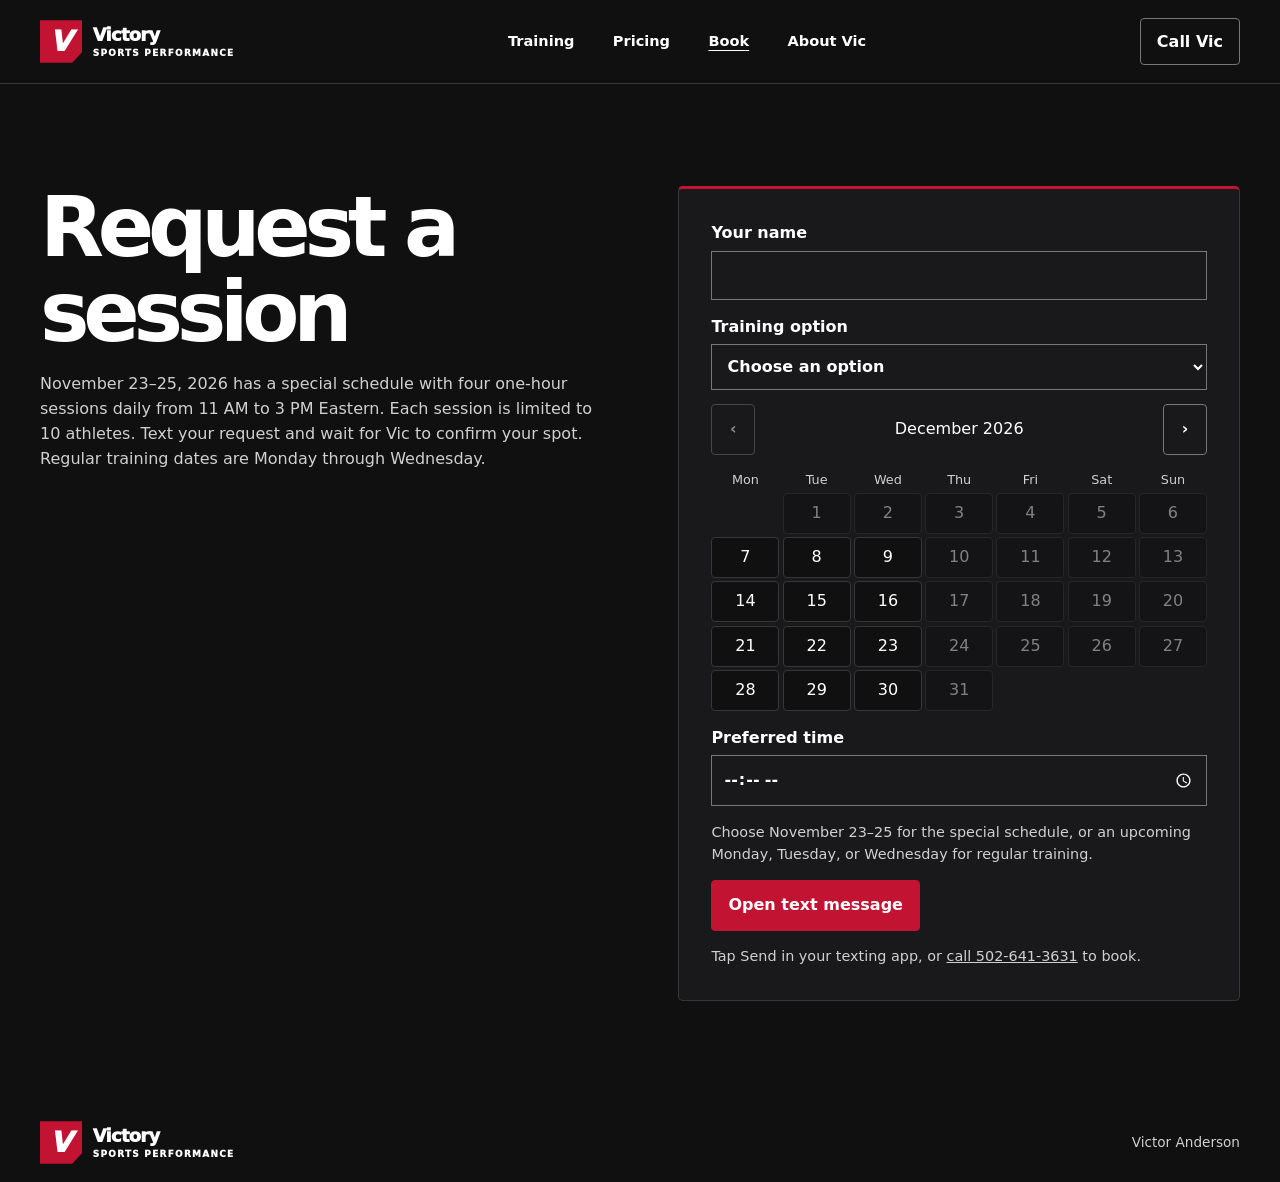
==== commit 77c55db5: "Restore the booking calendar and text requests" ====
--- a/book.html
+++ b/book.html
@@ -7,7 +7,7 @@
 <title>Book a session | Victory Sports Performance</title>
 <link rel="stylesheet" href="styles.css">
 <link rel="stylesheet" href="training-pages.css">
-
+<style>.booking-form label[hidden] { display: none; }</style>
 </head>
 <body>
 <a class="skip" href="#main">Skip to content</a>
@@ -18,18 +18,171 @@
 </header>
 <main id="main" class="inner-page">
 <section class="booking" id="booking" aria-labelledby="booking-heading">
-  <div class="wrap section">
-    <h1 id="booking-heading">Book a training session</h1>
-    <p class="intro">Choose an available session and save your spot through Calendly.</p>
-    <div class="actions">
-      <a class="button" href="https://calendly.com/asher-plichta11/new-meeting">See available sessions</a>
-      <a class="text-link" href="tel:+15026413631">Questions? Call Vic</a>
+  <div class="wrap section booking-grid">
+    <div class="booking-copy">
+      <h1 id="booking-heading">Request a session</h1>
+      <p>November 23–25, 2026 has a special schedule with four one-hour sessions daily from 11 AM to 3 PM Eastern. Each session is limited to 10 athletes. Text your request and wait for Vic to confirm your spot. Regular training dates are Monday through Wednesday.</p>
     </div>
+    <form class="booking-form" id="booking-form" aria-describedby="booking-help" hidden>
+      <label>Your name <input name="clientName" autocomplete="name" maxlength="80" required></label>
+      <label>Training option
+        <select name="plan" required>
+          <option value="">Choose an option</option>
+          <option value="individual">Individual session — $50/session</option>
+          <option value="starter">Starter — $140/month</option>
+          <option value="development">Development — $200/month</option>
+          <option value="elite">Elite — $250/month</option>
+        </select>
+      </label>
+      <div class="booking-month" aria-label="Booking month" role="group">
+        <button class="button outline" type="button" id="previous-month" aria-label="Previous month">‹</button>
+        <span id="booking-month" aria-live="polite"></span>
+        <button class="button outline" type="button" id="next-month" aria-label="Next month">›</button>
+      </div>
+      <div class="booking-calendar" id="booking-calendar" role="group" aria-label="Preferred date" aria-describedby="booking-days"></div>
+      <input type="hidden" name="date">
+      <p class="booking-help" id="booking-selection" role="status" hidden></p>
+      <label id="regular-time-label">Preferred time <input type="time" name="time" required></label>
+      <label id="special-time-label" hidden>Session time (Eastern)
+        <select name="session" required disabled>
+          <option value="">Choose a session</option>
+          <option value="11:00">11 AM–noon</option>
+          <option value="12:00">Noon–1 PM</option>
+          <option value="13:00">1–2 PM</option>
+          <option value="14:00">2–3 PM</option>
+        </select>
+      </label>
+      <p class="booking-help" id="booking-days">Choose November 23–25 for the special schedule, or an upcoming Monday, Tuesday, or Wednesday for regular training.</p>
+      <button class="button" type="submit">Open text message</button>
+      <p class="booking-help" id="booking-help">Tap Send in your texting app, or <a href="tel:+15026413631">call 502-641-3631</a> to book.</p>
+    </form>
+    <noscript><p><a href="tel:+15026413631">Call 502-641-3631 to request a session.</a></p></noscript>
   </div>
 </section>
 </main>
 <footer class="wrap footer"><a href="./" class="brand"><span class="mark" aria-hidden="true">V</span><span class="brand-name">Victory<span>Sports Performance</span></span></a><span>Victor Anderson</span></footer>
 
 
+<script>
+  const bookingForm = document.querySelector('#booking-form');
+  const nameField = bookingForm.elements.namedItem('clientName');
+  const planField = bookingForm.elements.namedItem('plan');
+  const dateField = bookingForm.elements.namedItem('date');
+  const timeField = bookingForm.elements.namedItem('time');
+  const sessionField = bookingForm.elements.namedItem('session');
+  const regularTimeLabel = document.querySelector('#regular-time-label');
+  const specialTimeLabel = document.querySelector('#special-time-label');
+
+  const previousMonth = document.querySelector('#previous-month');
+  const nextMonth = document.querySelector('#next-month');
+  const monthLabel = document.querySelector('#booking-month');
+  const calendar = document.querySelector('#booking-calendar');
+  const selection = document.querySelector('#booking-selection');
+  const monthFormat = new Intl.DateTimeFormat('en-US', { month: 'long', year: 'numeric' });
+  const dayFormat = new Intl.DateTimeFormat('en-US', { weekday: 'long', month: 'short', day: 'numeric' });
+  const now = new Date();
+  let shownMonth = new Date(now.getFullYear(), now.getMonth(), 1);
+
+  function dateKey(date) {
+    return [date.getFullYear(), date.getMonth() + 1, date.getDate()]
+      .map((part, index) => String(part).padStart(index === 0 ? 4 : 2, '0')).join('-');
+  }
+
+  function isSpecialWeek(key) {
+    return key >= '2026-11-23' && key <= '2026-11-25';
+  }
+
+  function updateTimeFields() {
+    const special = isSpecialWeek(dateField.value);
+    sessionField.disabled = !special;
+    specialTimeLabel.hidden = !special;
+    timeField.disabled = special;
+    regularTimeLabel.hidden = special;
+    sessionField.value = '';
+  }
+
+  function isBookable(date) {
+    const weekday = date.getDay();
+    const key = dateKey(date);
+    return key >= dateKey(new Date()) && weekday >= 1 && weekday <= 3;
+  }
+
+  function renderMonth() {
+    const year = shownMonth.getFullYear();
+    const month = shownMonth.getMonth();
+    const days = new Date(year, month + 1, 0).getDate();
+    monthLabel.textContent = monthFormat.format(shownMonth);
+    previousMonth.disabled = dateKey(shownMonth).slice(0, 7) <= dateKey(new Date()).slice(0, 7);
+    calendar.replaceChildren();
+    for (const weekday of ['Mon', 'Tue', 'Wed', 'Thu', 'Fri', 'Sat', 'Sun']) {
+      const heading = document.createElement('span');
+      heading.textContent = weekday;
+      heading.setAttribute('aria-hidden', 'true');
+      calendar.append(heading);
+    }
+
+    const offset = (shownMonth.getDay() + 6) % 7;
+    for (let day = 1; day <= days; day++) {
+      const date = new Date(year, month, day, 12);
+      const button = document.createElement('button');
+      button.type = 'button';
+      button.textContent = day;
+      button.disabled = !isBookable(date);
+      button.setAttribute('aria-label', dayFormat.format(date));
+      button.setAttribute('aria-pressed', String(dateField.value === dateKey(date)));
+      if (day === 1) button.style.gridColumnStart = offset + 1;
+      button.addEventListener('click', () => {
+        calendar.querySelector('[aria-pressed="true"]')?.setAttribute('aria-pressed', 'false');
+        button.setAttribute('aria-pressed', 'true');
+        dateField.value = dateKey(date);
+        updateTimeFields();
+        selection.hidden = false;
+        selection.textContent = 'Selected: ' + dayFormat.format(date) + ', ' + year;
+      });
+      calendar.append(button);
+    }
+  }
+
+  function changeMonth(offset) {
+    shownMonth = new Date(shownMonth.getFullYear(), shownMonth.getMonth() + offset, 1);
+    renderMonth();
+  }
+
+  previousMonth.addEventListener('click', () => changeMonth(-1));
+  nextMonth.addEventListener('click', () => changeMonth(1));
+  renderMonth();
+  bookingForm.hidden = false;
+  const requestedPlan = new URLSearchParams(window.location.search).get('plan');
+  if ([...planField.options].some((option) => option.value && option.value === requestedPlan)) {
+    planField.value = requestedPlan;
+  }
+  nameField.addEventListener('input', () => nameField.setCustomValidity(''));
+
+  bookingForm.addEventListener('submit', (event) => {
+    event.preventDefault();
+    const name = nameField.value.trim();
+    nameField.setCustomValidity(name ? '' : 'Enter your name.');
+    if (!bookingForm.reportValidity()) return;
+    if (!dateField.value || !isBookable(new Date(dateField.value + 'T12:00:00'))) {
+      selection.hidden = false;
+      selection.textContent = 'Choose a date available on the calendar.';
+      calendar.querySelector('button:not(:disabled)')?.focus();
+      return;
+    }
+
+    const plan = planField.selectedOptions[0].textContent;
+    const date = new Intl.DateTimeFormat('en-US', { dateStyle: 'long' })
+      .format(new Date(dateField.value + 'T12:00:00'));
+    const special = isSpecialWeek(dateField.value);
+    const [hour, minute] = timeField.value.split(':').map(Number);
+    const time = `${hour % 12 || 12}:${String(minute).padStart(2, '0')} ${hour < 12 ? 'AM' : 'PM'}`;
+    const when = special ? sessionField.selectedOptions[0].textContent + ' Eastern' : time;
+    const message = `Hi Victor, I'm ${name}. I'd like to book ${plan} on ${date} at ${when}. Is there a spot available?`;
+    const isAppleMobile = /iPhone|iPad|iPod/.test(navigator.userAgent)
+      || (navigator.platform === 'MacIntel' && navigator.maxTouchPoints > 1);
+    const separator = isAppleMobile ? '&' : '?';
+    window.location.href = `sms:+15026413631${separator}body=${encodeURIComponent(message)}`;
+  });
+</script>
 </body>
 </html>
